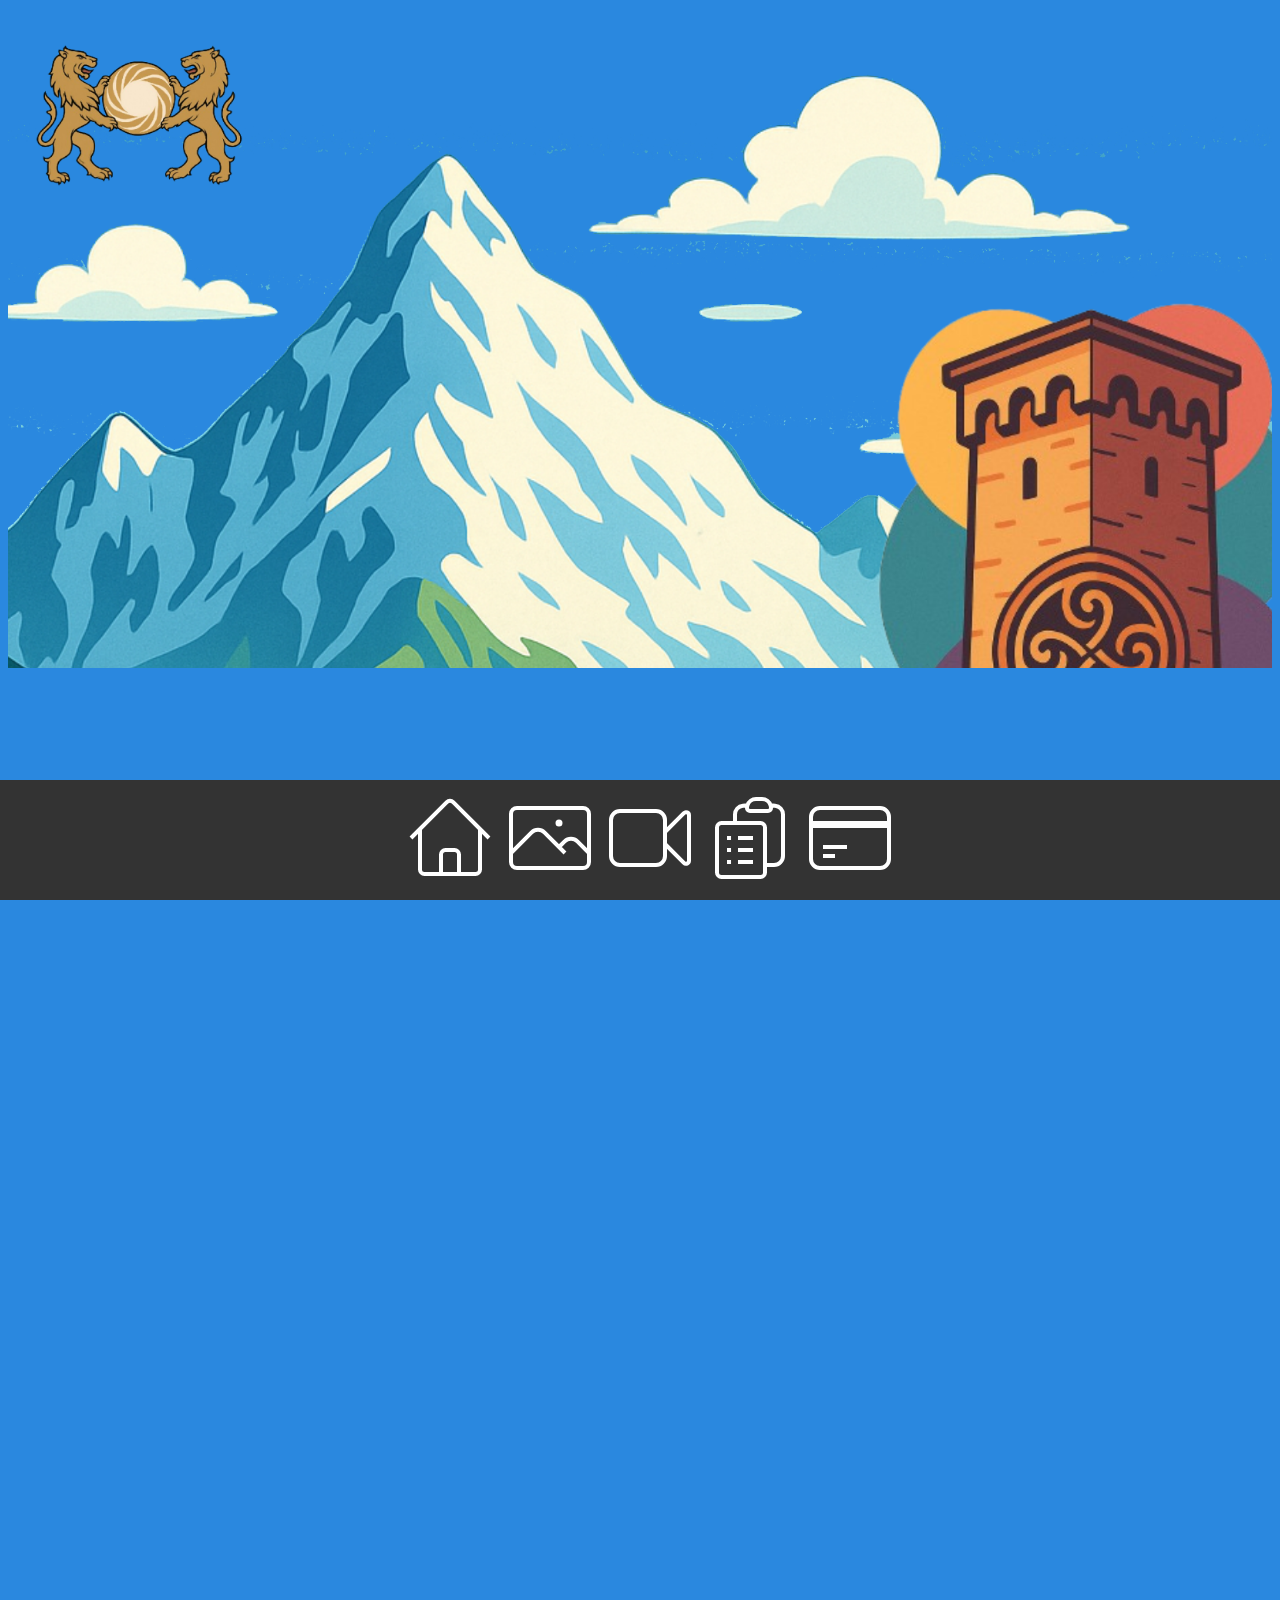
==== index.html @ 5d52429b "first commit" ====
<!DOCTYPE html>
<html lang="en">
<head>
    <meta charset="UTF-8">
    <script src="func.js"></script>
    <link rel="stylesheet" href="disain.css">
    <link rel="stylesheet" href="https://cdnjs.cloudflare.com/ajax/libs/font-awesome/6.5.0/css/all.min.css">
    <meta name="viewport" content="width=device-width, initial-scale=1.0">
    <link rel="shortcut icon" type="x-icon" href="img/logo (2).png">
    <title>დროის ექო</title>
</head>
<body>
    <!--baneri-->
    <header id="banner">
        <img class="baner" src="img/baneri.png" alt="ბანერი">
    </header>

    <!--footer-->
    <nav id="footer">
        <!--home-->
        <svg class="icon" xmlns="http://www.w3.org/2000/svg" fill="none" viewBox="0 0 24 24" strokeWidth={1.5} stroke="currentColor" className="size-6">
            <path strokeLinecap="round" strokeLinejoin="round" d="m2.25 12 8.954-8.955c.44-.439 1.152-.439 1.591 0L21.75 12M4.5 9.75v10.125c0 .621.504 1.125 1.125 1.125H9.75v-4.875c0-.621.504-1.125 1.125-1.125h2.25c.621 0 1.125.504 1.125 1.125V21h4.125c.621 0 1.125-.504 1.125-1.125V9.75M8.25 21h8.25" />
        </svg>

        <!--foto-->
        <svg class="icon" xmlns="http://www.w3.org/2000/svg" fill="none" viewBox="0 0 24 24" strokeWidth={1.5} stroke="currentColor" className="size-6">
            <path strokeLinecap="round" strokeLinejoin="round" d="m2.25 15.75 5.159-5.159a2.25 2.25 0 0 1 3.182 0l5.159 5.159m-1.5-1.5 1.409-1.409a2.25 2.25 0 0 1 3.182 0l2.909 2.909m-18 3.75h16.5a1.5 1.5 0 0 0 1.5-1.5V6a1.5 1.5 0 0 0-1.5-1.5H3.75A1.5 1.5 0 0 0 2.25 6v12a1.5 1.5 0 0 0 1.5 1.5Zm10.5-11.25h.008v.008h-.008V8.25Zm.375 0a.375.375 0 1 1-.75 0 .375.375 0 0 1 .75 0Z" />
        </svg>
        
        <!--video-->
        <svg class="icon" xmlns="http://www.w3.org/2000/svg" fill="none" viewBox="0 0 24 24" strokeWidth={1.5} stroke="currentColor" className="size-6">
            <path strokeLinecap="round" strokeLinejoin="round" d="m15.75 10.5 4.72-4.72a.75.75 0 0 1 1.28.53v11.38a.75.75 0 0 1-1.28.53l-4.72-4.72M4.5 18.75h9a2.25 2.25 0 0 0 2.25-2.25v-9a2.25 2.25 0 0 0-2.25-2.25h-9A2.25 2.25 0 0 0 2.25 7.5v9a2.25 2.25 0 0 0 2.25 2.25Z" />
        </svg>
          

        <!--info-->
        <svg class="icon" xmlns="http://www.w3.org/2000/svg" fill="none" viewBox="0 0 24 24" strokeWidth={1.5} stroke="currentColor" className="size-6">
            <path strokeLinecap="round" strokeLinejoin="round" d="M9 12h3.75M9 15h3.75M9 18h3.75m3 .75H18a2.25 2.25 0 0 0 2.25-2.25V6.108c0-1.135-.845-2.098-1.976-2.192a48.424 48.424 0 0 0-1.123-.08m-5.801 0c-.065.21-.1.433-.1.664 0 .414.336.75.75.75h4.5a.75.75 0 0 0 .75-.75 2.25 2.25 0 0 0-.1-.664m-5.8 0A2.251 2.251 0 0 1 13.5 2.25H15c1.012 0 1.867.668 2.15 1.586m-5.8 0c-.376.023-.75.05-1.124.08C9.095 4.01 8.25 4.973 8.25 6.108V8.25m0 0H4.875c-.621 0-1.125.504-1.125 1.125v11.25c0 .621.504 1.125 1.125 1.125h9.75c.621 0 1.125-.504 1.125-1.125V9.375c0-.621-.504-1.125-1.125-1.125H8.25ZM6.75 12h.008v.008H6.75V12Zm0 3h.008v.008H6.75V15Zm0 3h.008v.008H6.75V18Z" />
        </svg>

        <!--donacia-->
        <svg class="icon" xmlns="http://www.w3.org/2000/svg" fill="none" viewBox="0 0 24 24" strokeWidth={1.5} stroke="currentColor" className="size-6">
            <path strokeLinecap="round" strokeLinejoin="round" d="M2.25 8.25h19.5M2.25 9h19.5m-16.5 5.25h6m-6 2.25h3m-3.75 3h15a2.25 2.25 0 0 0 2.25-2.25V6.75A2.25 2.25 0 0 0 19.5 4.5h-15a2.25 2.25 0 0 0-2.25 2.25v10.5A2.25 2.25 0 0 0 4.5 19.5Z" />
        </svg>
          
          
    </nav>

    <br>
    <br>
    <br>
    <br>
    <br>
    <br>
    <br>
    <br>
    <br>
    <br>
    <br>
    <br>
    <br>
    <br>
    <br>
    <br>
    <br>
    <br>
    <br>
    <br>
    <br>

    <br>
    <br>
    <br>
    <br>
    <br>
    <br>
    <br>
    <br>

    <br>
    <br>
    <br>
    <br>
    <br>
    <br>
    <br>
    <br>
    <br>
    <br>
    <br>
    <br>
    <br>
    <br>
    <br>
    <br>
    <br>
    <br>
    <br>
    <br>
    <br>
    <br>
    <br>
    <br>
    <br>
    <br>
    <br>

    <br>
    <br>
    <br>
    <br>
    <br>
    <br>
    <br>
    <br>

    <br>
    <br>
    <br>
    <br>
    <br>
    <br>
    <br>
    <br>
    <br>
    <br>
    <br>
    <br>
    <br>
    <br>
    <br>
    <br>
    <br>
    <br>
    <br>
    <br>
    <br>
    <br>
    <br>
    <br>
    <br>
    <br>
    <br>

    <br>
    <br>
    <br>
    <br>
    <br>
    <br>
    <br>
    <br>

    <br>
    <br>
    <br>
    <br>
    <br>
    <br>
    <br>
    <br>
    <br>
    <br>
    <br>
    <br>
    <br>
    <br>
    <br>
    <br>
    <br>
    <br>
    <br>
    <br>
    <br>
    <br>
    <br>
    <br>
    <br>
    <br>
    <br>

    <br>
    <br>
    <br>
    <br>
    <br>
    <br>
    <br>
    <br>

    <br>
    <br>
    <br>
    <br>
    <br>
    <br>
</body>
</html>
---- disain.css ----
body {
    transition: background-color 0.4s ease;
    background-color: rgb(42, 136, 223); /* ცისფერი */
}

body.scrolled {
    background-color: white;
}

/*baneri*/
.baner {
    width: 100%;
}

/*nav*/
#footer {
    background-color: rgb(62, 61, 61); /* ცისფერი */
    padding: 20px;
    text-align: center;
    position: fixed;
    bottom: 0;
    left: 0;
    width: 100%;
}

/* nav დამალულია */
#footer {
    position: fixed;
    bottom: 0;
    width: 100%;
    background-color: #333;
    color: white;
    padding: 10px;
    text-align: center;
    display: none; /* დამალულია დაწყებისას */
    transition: all 0.3s ease; /* სმარტი შედეგი */
}

/* როცა nav გამოჩნდება */
#footer.show {
    display: block; /* გამოჩნდება */
}

/*icon*/
.icon {
    width: 7.5%;
    color: #fff;
}

.icon:hover {
    color: orange;
}
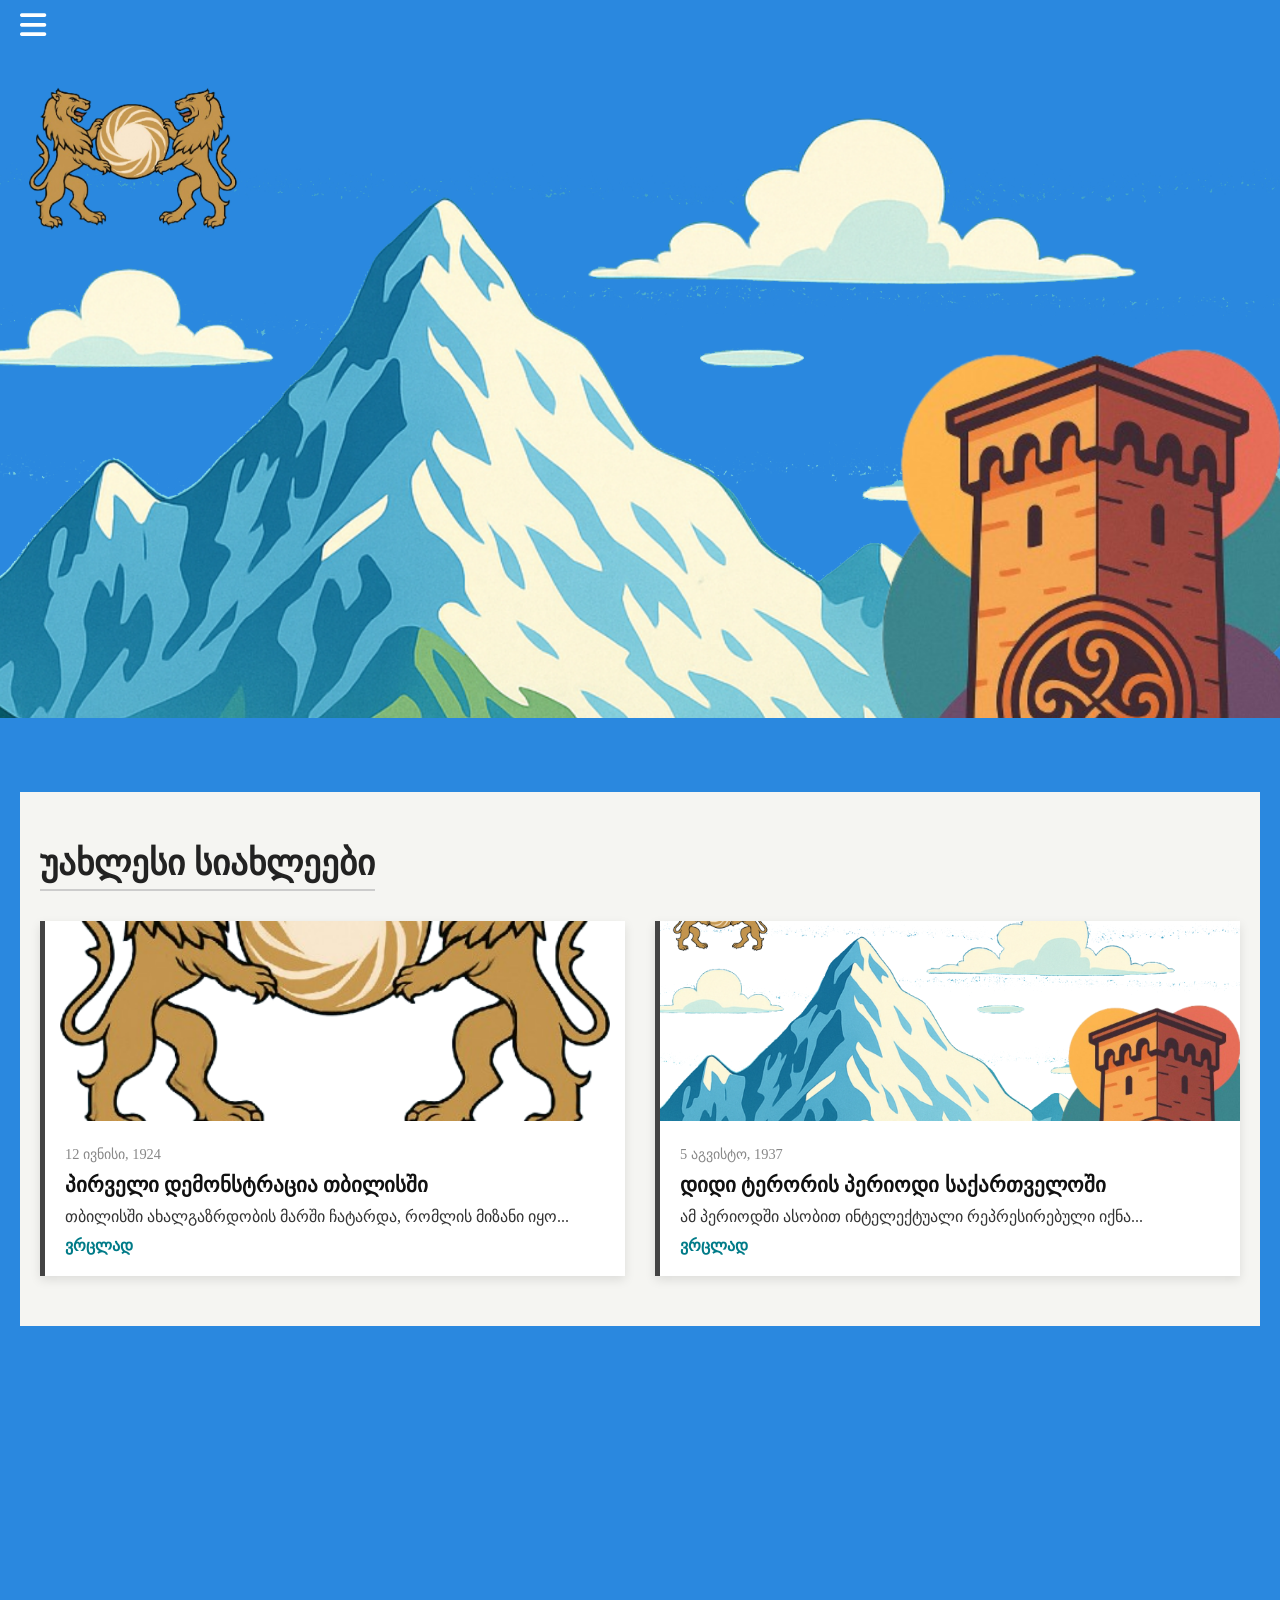
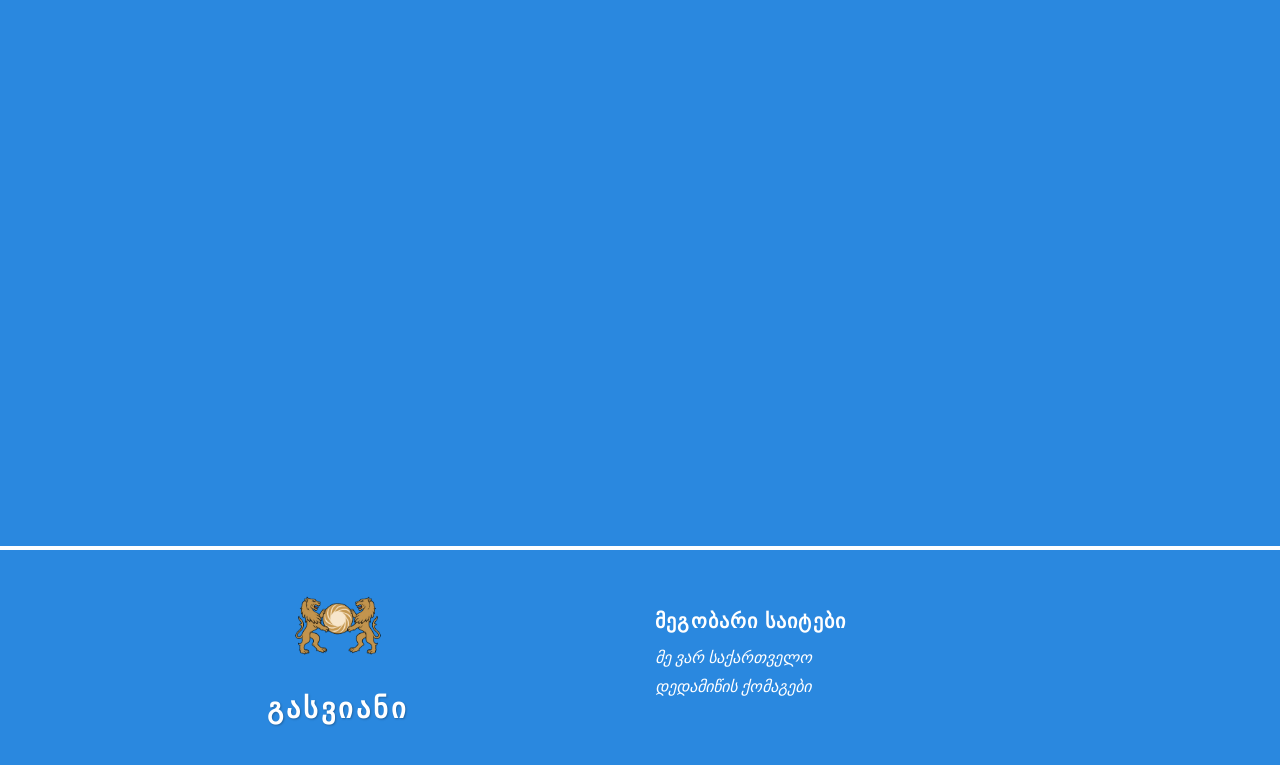
==== commit a84271b5: "second commit" ====
--- a/index.html
+++ b/index.html
@@ -1,198 +1,119 @@
 <!DOCTYPE html>
 <html lang="en">
+
 <head>
     <meta charset="UTF-8">
-    <script src="func.js"></script>
-    <link rel="stylesheet" href="disain.css">
+    <script src="./js/bool.js" defer></script>
+    <script src="./func.js" defer></script>
+    <link rel="stylesheet" href="./disain.css">
+    <link rel="stylesheet" href="./bool.css">
     <link rel="stylesheet" href="https://cdnjs.cloudflare.com/ajax/libs/font-awesome/6.5.0/css/all.min.css">
     <meta name="viewport" content="width=device-width, initial-scale=1.0">
     <link rel="shortcut icon" type="x-icon" href="img/logo (2).png">
+    <link rel="stylesheet" href="https://cdnjs.cloudflare.com/ajax/libs/font-awesome/6.0.0/css/all.min.css" />
+    <link rel="stylesheet" href="https://cdnjs.cloudflare.com/ajax/libs/font-awesome/6.5.0/css/all.min.css">
     <title>დროის ექო</title>
 </head>
+
 <body>
+
+    <!--nav-->
+    <nav>
+        <!-- Burger Icon -->
+        <div class="burger" onclick="toggleMenu()">
+            <i class="fas fa-bars"></i>
+        </div>
+
+        <!-- Sliding Menu -->
+        <div class="menu" id="sideMenu">
+            <ul>
+                <a class="a" href="./index.html">
+                    <li><i class="fas fa-home"></i>მთავარი</li>
+                </a>
+                <a class="a" href="./galeria/index.html">
+                    <li><i class="fas fa-image"></i>ფოტო გალერეა</li>
+                </a>
+                <a class="a" href="./galeria2/index.html">
+                    <li><i class="fas fa-video"></i>ვიდეო გალერეა</li>
+                </a>
+                <a class="a" href="./info/index.html">
+                    <li><i class="fas fa-info-circle"></i>ინფორმაცია</li>
+                </a>
+                <a class="a" href="./contact/index.html">
+                    <li><i class="fas fa-envelope"></i>კონტაცტები</li>
+                </a>
+                <a class="a" href="./donate/index.html">
+                    <li><i class="fas fa-hand-holding-heart"></i>მხარი დაიჭირე საიტს</li>
+                </a>
+            </ul>
+        </div>
+    </nav>
+
     <!--baneri-->
     <header id="banner">
         <img class="baner" src="img/baneri.png" alt="ბანერი">
     </header>
 
+    <section class="news-section">
+        <h2 class="section-title">უახლესი სიახლეები</h2>
+        <div class="news-container">
+
+            <div class="news-card">
+                <img src="./img/Rerbi.png" alt="სიახლე 1">
+                <div class="news-content">
+                    <span class="news-date">12 ივნისი, 1924</span>
+                    <h3>პირველი დემონსტრაცია თბილისში</h3>
+                    <p>თბილისში ახალგაზრდობის მარში ჩატარდა, რომლის მიზანი იყო...</p>
+                    <a href="#" class="read-more">ვრცლად</a>
+                </div>
+            </div>
+
+            <div class="news-card">
+                <img src="./img/baneri.png" alt="სიახლე 2">
+                <div class="news-content">
+                    <span class="news-date">5 აგვისტო, 1937</span>
+                    <h3>დიდი ტერორის პერიოდი საქართველოში</h3>
+                    <p>ამ პერიოდში ასობით ინტელექტუალი რეპრესირებული იქნა...</p>
+                    <a href="#" class="read-more">ვრცლად</a>
+                </div>
+            </div>
+
+            <!-- სხვა სიახლეები... -->
+
+        </div>
+    </section>
+    
+    <div style="text-align: center;" class="mpcon">
+  <iframe 
+    class="map"
+    src="https://www.google.com/maps/embed?pb=!1m18!1m12!1m3!1d46688.975526754715!2d43.04687974999999!3d42.9980507!2m3!1f0!2f0!3f0!3m2!1i1024!2i768!4f13.1!3m3!1m2!1s0x405bc905f79249b1%3A0xcc20e4fe430ffdc9!2z4YOb4YOn4YOY4YOc4YOV4YOQ4YOg4YOYIOGDruGDkOGDmuGDk-GDlA!5e0!3m2!1ska!2sge!4v1751457945761!5m2!1ska!2sge" 
+    width="600" 
+    height="450" 
+    style="border:0; display: inline-block;" 
+    allowfullscreen="" 
+    loading="lazy" 
+    referrerpolicy="no-referrer-when-downgrade">
+  </iframe>
+</div>
+
+
     <!--footer-->
-    <nav id="footer">
-        <!--home-->
-        <svg class="icon" xmlns="http://www.w3.org/2000/svg" fill="none" viewBox="0 0 24 24" strokeWidth={1.5} stroke="currentColor" className="size-6">
-            <path strokeLinecap="round" strokeLinejoin="round" d="m2.25 12 8.954-8.955c.44-.439 1.152-.439 1.591 0L21.75 12M4.5 9.75v10.125c0 .621.504 1.125 1.125 1.125H9.75v-4.875c0-.621.504-1.125 1.125-1.125h2.25c.621 0 1.125.504 1.125 1.125V21h4.125c.621 0 1.125-.504 1.125-1.125V9.75M8.25 21h8.25" />
-        </svg>
+    <footer class="footer">
+        <div class="footer-content">
+            <div class="logo-section">
+                <img src="./img/Rerbi.png" alt="გასვიანის გერბი" class="crest" />
+                <div class="family-name">გასვიანი</div>
+            </div>
+            <div class="friends-links">
+                <h4>მეგობარი საიტები</h4>
+                <ul>
+                    <li><a href="https://me-var-saqartvelo.vercel.app/" target="_blank">მე ვარ საქართველო</a></li>
+                    <li><a href="https://dedamiwis-qomagebi.vercel.app/" target="_blank">დედამიწის ქომაგები</a></li>
+                </ul>
+            </div>
+        </div>
+    </footer>
 
-        <!--foto-->
-        <svg class="icon" xmlns="http://www.w3.org/2000/svg" fill="none" viewBox="0 0 24 24" strokeWidth={1.5} stroke="currentColor" className="size-6">
-            <path strokeLinecap="round" strokeLinejoin="round" d="m2.25 15.75 5.159-5.159a2.25 2.25 0 0 1 3.182 0l5.159 5.159m-1.5-1.5 1.409-1.409a2.25 2.25 0 0 1 3.182 0l2.909 2.909m-18 3.75h16.5a1.5 1.5 0 0 0 1.5-1.5V6a1.5 1.5 0 0 0-1.5-1.5H3.75A1.5 1.5 0 0 0 2.25 6v12a1.5 1.5 0 0 0 1.5 1.5Zm10.5-11.25h.008v.008h-.008V8.25Zm.375 0a.375.375 0 1 1-.75 0 .375.375 0 0 1 .75 0Z" />
-        </svg>
-        
-        <!--video-->
-        <svg class="icon" xmlns="http://www.w3.org/2000/svg" fill="none" viewBox="0 0 24 24" strokeWidth={1.5} stroke="currentColor" className="size-6">
-            <path strokeLinecap="round" strokeLinejoin="round" d="m15.75 10.5 4.72-4.72a.75.75 0 0 1 1.28.53v11.38a.75.75 0 0 1-1.28.53l-4.72-4.72M4.5 18.75h9a2.25 2.25 0 0 0 2.25-2.25v-9a2.25 2.25 0 0 0-2.25-2.25h-9A2.25 2.25 0 0 0 2.25 7.5v9a2.25 2.25 0 0 0 2.25 2.25Z" />
-        </svg>
-          
+</body>
 
-        <!--info-->
-        <svg class="icon" xmlns="http://www.w3.org/2000/svg" fill="none" viewBox="0 0 24 24" strokeWidth={1.5} stroke="currentColor" className="size-6">
-            <path strokeLinecap="round" strokeLinejoin="round" d="M9 12h3.75M9 15h3.75M9 18h3.75m3 .75H18a2.25 2.25 0 0 0 2.25-2.25V6.108c0-1.135-.845-2.098-1.976-2.192a48.424 48.424 0 0 0-1.123-.08m-5.801 0c-.065.21-.1.433-.1.664 0 .414.336.75.75.75h4.5a.75.75 0 0 0 .75-.75 2.25 2.25 0 0 0-.1-.664m-5.8 0A2.251 2.251 0 0 1 13.5 2.25H15c1.012 0 1.867.668 2.15 1.586m-5.8 0c-.376.023-.75.05-1.124.08C9.095 4.01 8.25 4.973 8.25 6.108V8.25m0 0H4.875c-.621 0-1.125.504-1.125 1.125v11.25c0 .621.504 1.125 1.125 1.125h9.75c.621 0 1.125-.504 1.125-1.125V9.375c0-.621-.504-1.125-1.125-1.125H8.25ZM6.75 12h.008v.008H6.75V12Zm0 3h.008v.008H6.75V15Zm0 3h.008v.008H6.75V18Z" />
-        </svg>
-
-        <!--donacia-->
-        <svg class="icon" xmlns="http://www.w3.org/2000/svg" fill="none" viewBox="0 0 24 24" strokeWidth={1.5} stroke="currentColor" className="size-6">
-            <path strokeLinecap="round" strokeLinejoin="round" d="M2.25 8.25h19.5M2.25 9h19.5m-16.5 5.25h6m-6 2.25h3m-3.75 3h15a2.25 2.25 0 0 0 2.25-2.25V6.75A2.25 2.25 0 0 0 19.5 4.5h-15a2.25 2.25 0 0 0-2.25 2.25v10.5A2.25 2.25 0 0 0 4.5 19.5Z" />
-        </svg>
-          
-          
-    </nav>
-
-    <br>
-    <br>
-    <br>
-    <br>
-    <br>
-    <br>
-    <br>
-    <br>
-    <br>
-    <br>
-    <br>
-    <br>
-    <br>
-    <br>
-    <br>
-    <br>
-    <br>
-    <br>
-    <br>
-    <br>
-    <br>
-
-    <br>
-    <br>
-    <br>
-    <br>
-    <br>
-    <br>
-    <br>
-    <br>
-
-    <br>
-    <br>
-    <br>
-    <br>
-    <br>
-    <br>
-    <br>
-    <br>
-    <br>
-    <br>
-    <br>
-    <br>
-    <br>
-    <br>
-    <br>
-    <br>
-    <br>
-    <br>
-    <br>
-    <br>
-    <br>
-    <br>
-    <br>
-    <br>
-    <br>
-    <br>
-    <br>
-
-    <br>
-    <br>
-    <br>
-    <br>
-    <br>
-    <br>
-    <br>
-    <br>
-
-    <br>
-    <br>
-    <br>
-    <br>
-    <br>
-    <br>
-    <br>
-    <br>
-    <br>
-    <br>
-    <br>
-    <br>
-    <br>
-    <br>
-    <br>
-    <br>
-    <br>
-    <br>
-    <br>
-    <br>
-    <br>
-    <br>
-    <br>
-    <br>
-    <br>
-    <br>
-    <br>
-
-    <br>
-    <br>
-    <br>
-    <br>
-    <br>
-    <br>
-    <br>
-    <br>
-
-    <br>
-    <br>
-    <br>
-    <br>
-    <br>
-    <br>
-    <br>
-    <br>
-    <br>
-    <br>
-    <br>
-    <br>
-    <br>
-    <br>
-    <br>
-    <br>
-    <br>
-    <br>
-    <br>
-    <br>
-    <br>
-    <br>
-    <br>
-    <br>
-    <br>
-    <br>
-    <br>
-
-    <br>
-    <br>
-    <br>
-    <br>
-    <br>
-    <br>
-    <br>
-    <br>
-
-    <br>
-    <br>
-    <br>
-    <br>
-    <br>
-    <br>
-</body>
 </html>
--- a/disain.css
+++ b/disain.css
@@ -1,54 +1,526 @@
+body,
+html {
+  height: 100%;
+  margin: 0;
+}
+
 body {
-    transition: background-color 0.4s ease;
-    background-color: rgb(42, 136, 223); /* ცისფერი */
+  transition: background-color 0.4s ease;
+  margin: 0;
+  font-family: Arial, sans-serif;
+  /* ცისფერი */
 }
 
 body.scrolled {
-    background-color: white;
+  background-color: white;
+}
+
+* {
+  margin: 0;
+  padding: 0;
 }
 
 /*baneri*/
 .baner {
-    width: 100%;
+  margin-top: 50px;
+  width: 100%;
 }
 
 /*nav*/
-#footer {
-    background-color: rgb(62, 61, 61); /* ცისფერი */
-    padding: 20px;
-    text-align: center;
+.a {
+  text-decoration: none;
+  color: white;
+}
+
+/* Burger Button */
+.burger {
+  font-size: 30px;
+  cursor: pointer;
+  width: 100%;
+  height: 50px;
+  background-color: rgb(42, 136, 223);
+  /* შეგიძლია შეცვალო */
+  color: white;
+  display: flex;
+  align-items: center;
+  padding-left: 20px;
+  position: fixed;
+  top: 0;
+  left: 0;
+  z-index: 1001;
+}
+
+/* Menu Styling */
+.menu {
+  margin-top: -20px;
+  position: fixed;
+  top: 0;
+  left: -260px;
+  height: 100vh;
+  width: 260px;
+  background: rgb(42, 136, 223);
+  transition: left 0.3s ease;
+  padding-top: 80px;
+  z-index: 1000;
+}
+
+.menu.active {
+  left: 0;
+}
+
+.menu ul {
+  padding: 0;
+  margin: 0;
+}
+
+.menu li {
+  list-style: none;
+  padding: 15px 20px;
+
+  display: flex;
+  align-items: center;
+  transition: background 0.3s;
+  cursor: pointer;
+}
+
+.menu li:hover {
+  background: rgb(7, 77, 142);
+}
+
+.menu li i {
+  margin-right: 15px;
+}
+
+
+/*footer*/
+.footer {
+  margin-top: 50px;
+  background-color: rgb(42, 136, 223);
+  color: white;
+  padding: 40px 50px;
+  font-family: "Georgia", serif;
+  border-top: 4px solid white;
+}
+
+.footer-content {
+  display: flex;
+  justify-content: space-between;
+  align-items: center;
+  flex-wrap: wrap;
+  gap: 30px;
+}
+
+.logo-section {
+  display: flex;
+  flex-direction: column;
+  align-items: center;
+  gap: 12px;
+  flex: 1 1 220px;
+}
+
+.crest {
+  width: 90px;
+}
+
+.family-name {
+  font-size: 28px;
+  font-weight: 700;
+  letter-spacing: 3px;
+  text-transform: uppercase;
+  color: white;
+  text-shadow: 1px 1px 2px rgba(0, 0, 0, 0.25);
+}
+
+.friends-links {
+  flex: 1 1 220px;
+}
+
+.friends-links h4 {
+  font-size: 20px;
+  margin-bottom: 15px;
+  font-weight: 600;
+  letter-spacing: 1.2px;
+  text-transform: uppercase;
+  color: white;
+}
+
+.friends-links ul {
+  list-style: none;
+  padding: 0;
+  margin: 0;
+}
+
+.friends-links li {
+  margin-bottom: 10px;
+}
+
+.friends-links a {
+  color: rgb(255, 255, 255);
+  text-decoration: none;
+  font-style: italic;
+  font-size: 16px;
+  border-bottom: 1px solid transparent;
+  transition: border-color 0.3s ease;
+}
+
+.friends-links a:hover,
+.friends-links a:focus {
+  border-color: white;
+  color: #cce5ff;
+}
+
+/*დონატელო*/
+.wesdeba {
+  margin: 80px;
+}
+
+.center-wrapper {
+  display: flex;
+  justify-content: center;
+  /* ჰორიზონტალურად */
+}
+
+.modern-button {
+  margin-top: 100px;
+  padding: 12px 24px;
+  background-color: rgb(42, 136, 223);
+  color: white;
+  border: none;
+  border-radius: 8px;
+  font-size: 16px;
+  cursor: pointer;
+  transition: background-color 0.3s ease, transform 0.2s ease;
+  box-shadow: 0 4px 8px rgba(0, 0, 0, 0.2);
+}
+
+.modern-button:hover {
+  background-color: rgb(7, 77, 142);
+  transform: scale(1.05);
+}
+
+.modern-button:active {
+  transform: scale(0.98);
+}
+
+/*siaxle*/
+/* სიახლეების სტილი */
+.news-section {
+  margin: 20px;
+  margin-top: 70px;
+  background-color: #f5f5f2;
+  padding: 50px 20px;
+  font-family: 'Georgia', serif;
+}
+
+.section-title {
+  text-align: center;
+  font-size: 2.2rem;
+  color: #222;
+  margin-bottom: 30px;
+  border-bottom: 2px solid #ccc;
+  display: inline-block;
+  padding-bottom: 5px;
+}
+
+.news-container {
+  display: grid;
+  grid-template-columns: repeat(auto-fit, minmax(300px, 1fr));
+  gap: 30px;
+}
+
+.news-card {
+  background-color: #fff;
+  box-shadow: 0 4px 10px rgba(0, 0, 0, 0.1);
+  border-left: 5px solid #444;
+  transition: transform 0.3s ease;
+}
+
+.news-card:hover {
+  transform: translateY(-5px);
+}
+
+.news-card img {
+  width: 100%;
+  height: 200px;
+  object-fit: cover;
+}
+
+.news-content {
+  padding: 20px;
+}
+
+.news-date {
+  font-size: 0.9rem;
+  color: #888;
+}
+
+.news-content h3 {
+  margin: 10px 0;
+  color: #111;
+  font-size: 1.3rem;
+}
+
+.news-content p {
+  color: #333;
+  font-size: 1rem;
+}
+
+.read-more {
+  display: inline-block;
+  margin-top: 10px;
+  color: #007b88;
+  text-decoration: none;
+  font-weight: bold;
+  border-bottom: 1px solid transparent;
+  transition: border 0.3s;
+}
+
+.read-more:hover {
+  border-color: #007b88;
+}
+
+/*ruka*/
+.mpcon {
+  margin: 50px;
+  width: 80%;
+  height: 80%;
+}
+
+.map {
+  width: 70%;
+  height: 70%;
+  margin-left: 10%;
+  justify-items: center;
+}
+
+/*info*/
+h2 {
+  text-align: center;
+  font-size: 2rem;
+  color: #5a3e1b;
+  margin-bottom: 1.5rem;
+}
+
+.infsa {
+  margin: 20px;
+  margin-top: 140px;
+}
+
+.info-cards {
+  padding: 2rem;
+  background: #f4f0e6;
+  font-family: "Noto Serif Georgian", serif;
+  display: grid;
+  grid-template-columns: repeat(auto-fit, minmax(300px, 1fr));
+  gap: 1rem;
+    align-items: start;
+  align-items: start;
+  grid-auto-rows: min-content;
+}
+
+.info-card {
+  background: #fff7ec;
+  border-left: 5px solid rgb(42, 136, 223);
+  padding: 1rem;
+  border-radius: 8px;
+  box-shadow: 0 0 10px rgb(42, 136, 223);
+  position: relative;
+}
+
+.info-card h3 {
+  font-size: 1.3rem;
+  margin-bottom: 0.5rem;
+  color: rgb(42, 136, 223);
+}
+
+.info-card p {
+  font-size: 1rem;
+  color: #333;
+}
+
+.more {
+  display: none;
+  margin-top: 0.5rem;
+  color: #555;
+}
+
+.info-card button {
+  background-color: rgb(42, 136, 223);
+  color: #fff;
+  border: none;
+  padding: 6px 12px;
+  border-radius: 5px;
+  cursor: pointer;
+  margin-top: 0.5rem;
+  transition: background 0.3s;
+}
+
+.info-card button:hover {
+  background-color: rgb(7, 77, 142);
+}
+
+.more {
+  display: none;
+}
+
+.more.show {
+  display: block;
+}
+/*galerea*/
+.gallery {
+    display: flex;
+    flex-wrap: wrap;
+    gap: 15px;
+    justify-content: center;
+    font-family: Arial, sans-serif;
+    background: #f9f9f9;
+    margin: 20px;
+    margin-top: 150px;
+  }
+  .gallery img {
+    width: 200px;
+    height: 130px;
+    object-fit: cover;
+    border-radius: 8px;
+    cursor: pointer;
+    box-shadow: 0 3px 10px rgba(0,0,0,0.1);
+    transition: transform 0.2s ease;
+  }
+  .gallery img:hover {
+    transform: scale(1.05);
+  }
+  /* ლაითბოქსი */
+  #lightbox {
+    display: none;
     position: fixed;
-    bottom: 0;
-    left: 0;
-    width: 100%;
-}
-
-/* nav დამალულია */
-#footer {
+    top:0; left:0;
+    width: 100vw;
+    height: 100vh;
+    background: rgba(0,0,0,0.85);
+    justify-content: center;
+    align-items: center;
+    z-index: 1000;
+  }
+  #lightbox img {
+    max-width: 90vw;
+    max-height: 90vh;
+    border-radius: 10px;
+    box-shadow: 0 0 30px white;
+  }
+
+/*ვიდეო*/
+.video-gallery {
+    display: flex;
+    flex-wrap: wrap;
+    gap: 15px;
+    justify-content: center;
+     font-family: Arial, sans-serif;
+    margin: 20px;
+    margin-top: 150px;
+    background: #f9f9f9;
+  }
+  .video-thumb {
+    width: 200px;
+    height: 120px;
+    border-radius: 8px;
+    cursor: pointer;
+    box-shadow: 0 3px 10px rgba(0,0,0,0.1);
+    object-fit: cover;
+  }
+  .video-thumb:hover {
+    transform: scale(1.05);
+    transition: transform 0.2s ease;
+  }
+  /* ფულსკრინის ვიდეო */
+  #video-popup {
+    display: none;
     position: fixed;
-    bottom: 0;
-    width: 100%;
-    background-color: #333;
+    top:0; left:0;
+    width: 100vw;
+    height: 100vh;
+    background: rgba(0,0,0,0.85);
+    justify-content: center;
+    align-items: center;
+    z-index: 10000;
+  }
+  #video-popup video {
+    max-width: 90vw;
+    max-height: 90vh;
+    border-radius: 10px;
+    box-shadow: 0 0 30px white;
+  }
+  #popup-close {
+    position: fixed;
+    top: 20px;
+    right: 30px;
+    font-size: 30px;
     color: white;
-    padding: 10px;
-    text-align: center;
-    display: none; /* დამალულია დაწყებისას */
-    transition: all 0.3s ease; /* სმარტი შედეგი */
-}
-
-/* როცა nav გამოჩნდება */
-#footer.show {
-    display: block; /* გამოჩნდება */
-}
-
-/*icon*/
-.icon {
-    width: 7.5%;
-    color: #fff;
-}
-
-.icon:hover {
-    color: orange;
-}
-
-
+    cursor: pointer;
+    user-select: none;
+    z-index: 10001;
+  }
+
+  /*kontaqt*/
+  .contact-section {
+  padding: 50px 20px;
+  background: #f4f4f4;
+  text-align: center;
+}
+
+.contact-section .container {
+  max-width: 800px;
+  margin: 0 auto;
+}
+
+.contact-section h2 {
+  font-size: 2.2rem;
+  color: #2c3e50;
+  margin-bottom: 10px;
+}
+
+.contact-section p {
+  font-size: 1rem;
+  color: #555;
+  margin-bottom: 30px;
+}
+
+.contact-form {
+  display: flex;
+  flex-direction: column;
+  gap: 15px;
+}
+
+.contact-form input,
+.contact-form textarea {
+  padding: 12px;
+  font-size: 1rem;
+  border: 1px solid #ccc;
+  border-radius: 8px;
+  resize: vertical;
+}
+
+.contact-form button {
+  padding: 12px;
+  font-size: 1rem;
+  background: #2c3e50;
+  color: white;
+  border: none;
+  border-radius: 8px;
+  cursor: pointer;
+  transition: background 0.3s ease;
+}
+
+.contact-form button:hover {
+  background: #1a252f;
+}
+
+.contact-info {
+  margin-top: 40px;
+  text-align: left;
+}
+
+.contact-info p {
+  margin: 8px 0;
+  font-size: 1rem;
+  color: #333;
+}
--- a/bool.css
+++ b/bool.css
@@ -0,0 +1,3 @@
+body {
+    background-color: rgb(42, 136, 223);
+}
